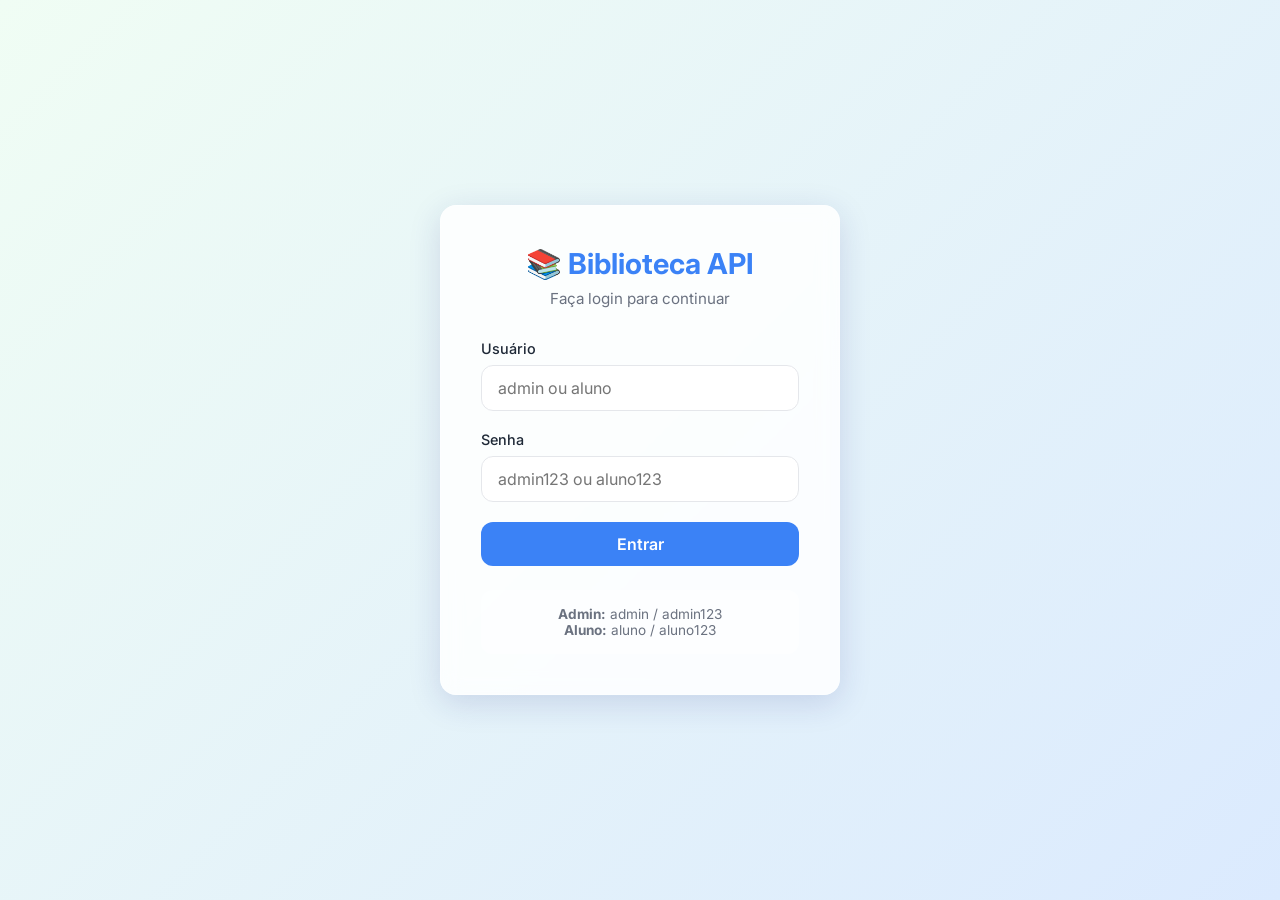
==== frontend/index.html @ 74a8984c "feat: frontend-readme" ====
<!DOCTYPE html>
<html lang="pt-BR">
<head>
    <meta charset="UTF-8">
    <meta name="viewport" content="width=device-width, initial-scale=1.0">
    <title>Login - Biblioteca</title>
    <link rel="stylesheet" href="css/style.css">
    <!-- Google Fonts -->
    <link href="https://fonts.googleapis.com/css2?family=Inter:wght@400;500;600;700&display=swap" rel="stylesheet">
</head>
<body class="login-body">
    <div class="login-container glass-effect">
        <div class="login-header">
            <h1>📚 Biblioteca API</h1>
            <p>Faça login para continuar</p>
        </div>
        <form id="loginForm">
            <div class="form-group">
                <label for="username">Usuário</label>
                <input type="text" id="username" placeholder="admin ou aluno" required autocomplete="off">
            </div>
            <div class="form-group">
                <label for="password">Senha</label>
                <input type="password" id="password" placeholder="admin123 ou aluno123" required autocomplete="off">
            </div>
            <button type="submit" class="btn btn-primary btn-block">Entrar</button>
            <div id="loginError" class="error-msg" style="display: none;"></div>
        </form>
        <div class="login-hints">
            <p><strong>Admin:</strong> admin / admin123</p>
            <p><strong>Aluno:</strong> aluno / aluno123</p>
        </div>
    </div>
    
    <script src="js/auth.js"></script>
    <script>
        document.getElementById('loginForm').addEventListener('submit', function(e) {
            e.preventDefault();
            const user = document.getElementById('username').value.trim();
            const pass = document.getElementById('password').value.trim();
            
            const errorDiv = document.getElementById('loginError');
            errorDiv.style.display = 'none';

            if (auth.login(user, pass)) {
                if (auth.getProfile() === 'admin') {
                    window.location.href = 'admin.html';
                } else {
                    window.location.href = 'usuario.html';
                }
            } else {
                errorDiv.textContent = 'Usuário ou senha incorretos.';
                errorDiv.style.display = 'block';
                // Adiciona animação de erro
                const container = document.querySelector('.login-container');
                container.classList.add('shake');
                setTimeout(() => container.classList.remove('shake'), 500);
            }
        });
    </script>
</body>
</html>
---- frontend/css/style.css ----
/* Configuração Global e Variáveis CSS */
:root {
    --primary-color: #3b82f6;
    --primary-hover: #2563eb;
    --bg-gradient: linear-gradient(135deg, #f0fdf4 0%, #dbeafe 100%);
    --surface-color: rgba(255, 255, 255, 0.85);
    --text-main: #1f2937;
    --text-muted: #6b7280;
    --danger: #ef4444;
    --success: #10b981;
    --warning: #f59e0b;
    --border-color: #e5e7eb;
    --radius-md: 12px;
    --radius-lg: 16px;
    --shadow-md: 0 4px 6px -1px rgba(0, 0, 0, 0.1), 0 2px 4px -1px rgba(0, 0, 0, 0.06);
    --shadow-glass: 0 8px 32px 0 rgba(31, 38, 135, 0.15);
}

* {
    margin: 0;
    padding: 0;
    box-sizing: border-box;
    font-family: 'Inter', sans-serif;
}

body {
    background: var(--bg-gradient);
    color: var(--text-main);
    min-height: 100vh;
    display: flex;
    flex-direction: column;
}

/* Glassmorphism Classes */
.glass-effect {
    background: var(--surface-color);
    backdrop-filter: blur(10px);
    -webkit-backdrop-filter: blur(10px);
    border: 1px solid rgba(255, 255, 255, 0.3);
    border-radius: var(--radius-lg);
    box-shadow: var(--shadow-glass);
}

/* ----------------- TELA DE LOGIN ----------------- */
.login-body {
    justify-content: center;
    align-items: center;
}

.login-container {
    width: 100%;
    max-width: 400px;
    padding: 2.5rem;
    transition: transform 0.3s ease;
}

.login-header {
    text-align: center;
    margin-bottom: 2rem;
}

.login-header h1 {
    font-size: 1.8rem;
    color: var(--primary-color);
    margin-bottom: 0.5rem;
}

.login-header p {
    color: var(--text-muted);
    font-size: 0.95rem;
}

.form-group {
    margin-bottom: 1.25rem;
}

.form-group label {
    display: block;
    margin-bottom: 0.5rem;
    font-size: 0.9rem;
    font-weight: 500;
}

.form-group input, .form-group select {
    width: 100%;
    padding: 0.75rem 1rem;
    border: 1px solid var(--border-color);
    border-radius: var(--radius-md);
    outline: none;
    font-size: 1rem;
    transition: all 0.3s;
    background: rgba(255, 255, 255, 0.9);
}

.form-group input:focus, .form-group select:focus {
    border-color: var(--primary-color);
    box-shadow: 0 0 0 3px rgba(59, 130, 246, 0.2);
}

.btn {
    display: inline-block;
    padding: 0.75rem 1.5rem;
    border: none;
    border-radius: var(--radius-md);
    font-size: 1rem;
    font-weight: 600;
    cursor: pointer;
    transition: all 0.2s ease;
    text-align: center;
}

.btn-primary {
    background-color: var(--primary-color);
    color: white;
}

.btn-primary:hover {
    background-color: var(--primary-hover);
    transform: translateY(-2px);
    box-shadow: var(--shadow-md);
}

.btn-danger {
    background-color: var(--danger);
    color: white;
}

.btn-danger:hover {
    background-color: #dc2626;
}

.btn-block {
    width: 100%;
}

.btn-small {
    padding: 0.4rem 0.8rem;
    font-size: 0.85rem;
    border-radius: 6px;
}

.login-hints {
    margin-top: 1.5rem;
    font-size: 0.85rem;
    color: var(--text-muted);
    text-align: center;
    background: rgba(255, 255, 255, 0.5);
    padding: 1rem;
    border-radius: var(--radius-md);
}

.error-msg {
    color: var(--danger);
    font-size: 0.9rem;
    margin-top: 1rem;
    text-align: center;
    font-weight: 500;
}

@keyframes shake {
    0%, 100% { transform: translateX(0); }
    25% { transform: translateX(-5px); }
    50% { transform: translateX(5px); }
    75% { transform: translateX(-5px); }
}
.shake {
    animation: shake 0.5s ease-in-out;
}

/* ----------------- LAYOUT GERAL (ADMIN/USUARIO) ----------------- */
.app-navbar {
    display: flex;
    justify-content: space-between;
    align-items: center;
    padding: 1rem 2rem;
    background: var(--surface-color);
    backdrop-filter: blur(10px);
    box-shadow: 0 2px 10px rgba(0,0,0,0.05);
    position: sticky;
    top: 0;
    z-index: 100;
}

.navbar-brand {
    font-size: 1.25rem;
    font-weight: 700;
    color: var(--primary-color);
}

.navbar-user {
    display: flex;
    align-items: center;
    gap: 1rem;
    font-size: 0.9rem;
}

.app-container {
    flex: 1;
    padding: 2rem;
    max-width: 1200px;
    margin: 0 auto;
    width: 100%;
}

/* Admin Tabs */
.tabs-nav {
    display: flex;
    gap: 1rem;
    margin-bottom: 2rem;
    border-bottom: 1px solid var(--border-color);
    padding-bottom: 0.5rem;
}

.tab-btn {
    background: transparent;
    border: none;
    padding: 0.5rem 1rem;
    font-size: 1rem;
    font-weight: 500;
    color: var(--text-muted);
    cursor: pointer;
    position: relative;
    transition: color 0.3s;
}

.tab-btn:hover {
    color: var(--primary-color);
}

.tab-btn.active {
    color: var(--primary-color);
}

.tab-btn.active::after {
    content: '';
    position: absolute;
    bottom: -9px;
    left: 0;
    width: 100%;
    height: 3px;
    background-color: var(--primary-color);
    border-radius: 3px 3px 0 0;
}

.tab-content {
    display: none;
    animation: fadeIn 0.4s ease;
}

.tab-content.active {
    display: block;
}

@keyframes fadeIn {
    from { opacity: 0; transform: translateY(10px); }
    to { opacity: 1; transform: translateY(0); }
}

/* Card e Tabela */
.admin-card {
    padding: 1.5rem;
    margin-bottom: 2rem;
}

.admin-card h2 {
    font-size: 1.25rem;
    margin-bottom: 1.5rem;
    color: var(--text-main);
    border-bottom: 1px solid var(--border-color);
    padding-bottom: 0.5rem;
}

.form-row {
    display: flex;
    gap: 1rem;
    flex-wrap: wrap;
    align-items: flex-end;
}

.form-row .form-group {
    flex: 1;
    min-width: 200px;
}

.table-responsive {
    overflow-x: auto;
}

table {
    width: 100%;
    border-collapse: collapse;
    margin-top: 1rem;
}

th, td {
    padding: 1rem;
    text-align: left;
    border-bottom: 1px solid var(--border-color);
}

th {
    font-weight: 600;
    color: var(--text-muted);
    background: rgba(0, 0, 0, 0.02);
}

tr:hover td {
    background: rgba(255, 255, 255, 0.4);
}

.badge {
    padding: 0.25rem 0.5rem;
    border-radius: 12px;
    font-size: 0.8rem;
    font-weight: 600;
}
.badge-success { background: #d1fae5; color: #065f46; }
.badge-warning { background: #fef3c7; color: #92400e; }
.badge-danger { background: #fee2e2; color: #991b1b; }
.badge-primary { background: #dbeafe; color: #1e40af; }

/* Feedback Messages */
.alert {
    padding: 1rem;
    border-radius: var(--radius-md);
    margin-bottom: 1rem;
    display: none;
    font-weight: 500;
}
.alert-error {
    background: #fee2e2;
    color: #991b1b;
    border-left: 4px solid var(--danger);
}
.alert-success {
    background: #d1fae5;
    color: #065f46;
    border-left: 4px solid var(--success);
}

/* ----------------- USUÁRIO: CARDS DE LIVROS ----------------- */
.books-grid {
    display: grid;
    grid-template-columns: repeat(auto-fill, minmax(250px, 1fr));
    gap: 1.5rem;
    margin-top: 1.5rem;
}

.book-card {
    padding: 1.5rem;
    display: flex;
    flex-direction: column;
    gap: 0.5rem;
    transition: transform 0.3s;
}

.book-card:hover {
    transform: translateY(-5px);
}

.book-icon {
    font-size: 3rem;
    text-align: center;
    margin-bottom: 1rem;
}

.book-title {
    font-weight: 700;
    font-size: 1.1rem;
    color: var(--text-main);
}

.book-author {
    color: var(--text-muted);
    font-size: 0.9rem;
}

.book-stock {
    margin-top: auto;
    font-size: 0.85rem;
    font-weight: 600;
}

.emprestimo-card {
    display: flex;
    justify-content: space-between;
    align-items: center;
    padding: 1rem;
    border: 1px solid var(--border-color);
    border-radius: var(--radius-md);
    background: rgba(255, 255, 255, 0.5);
    margin-bottom: 1rem;
}

.emprestimo-info h4 { margin-bottom: 0.25rem; }
.emprestimo-info p { font-size: 0.85rem; color: var(--text-muted); }

/* Loader */
.loader {
    border: 3px solid rgba(0,0,0,0.1);
    border-radius: 50%;
    border-top: 3px solid var(--primary-color);
    width: 24px;
    height: 24px;
    animation: spin 1s linear infinite;
    margin: 2rem auto;
    display: none;
}
@keyframes spin {
    0% { transform: rotate(0deg); }
    100% { transform: rotate(360deg); }
}
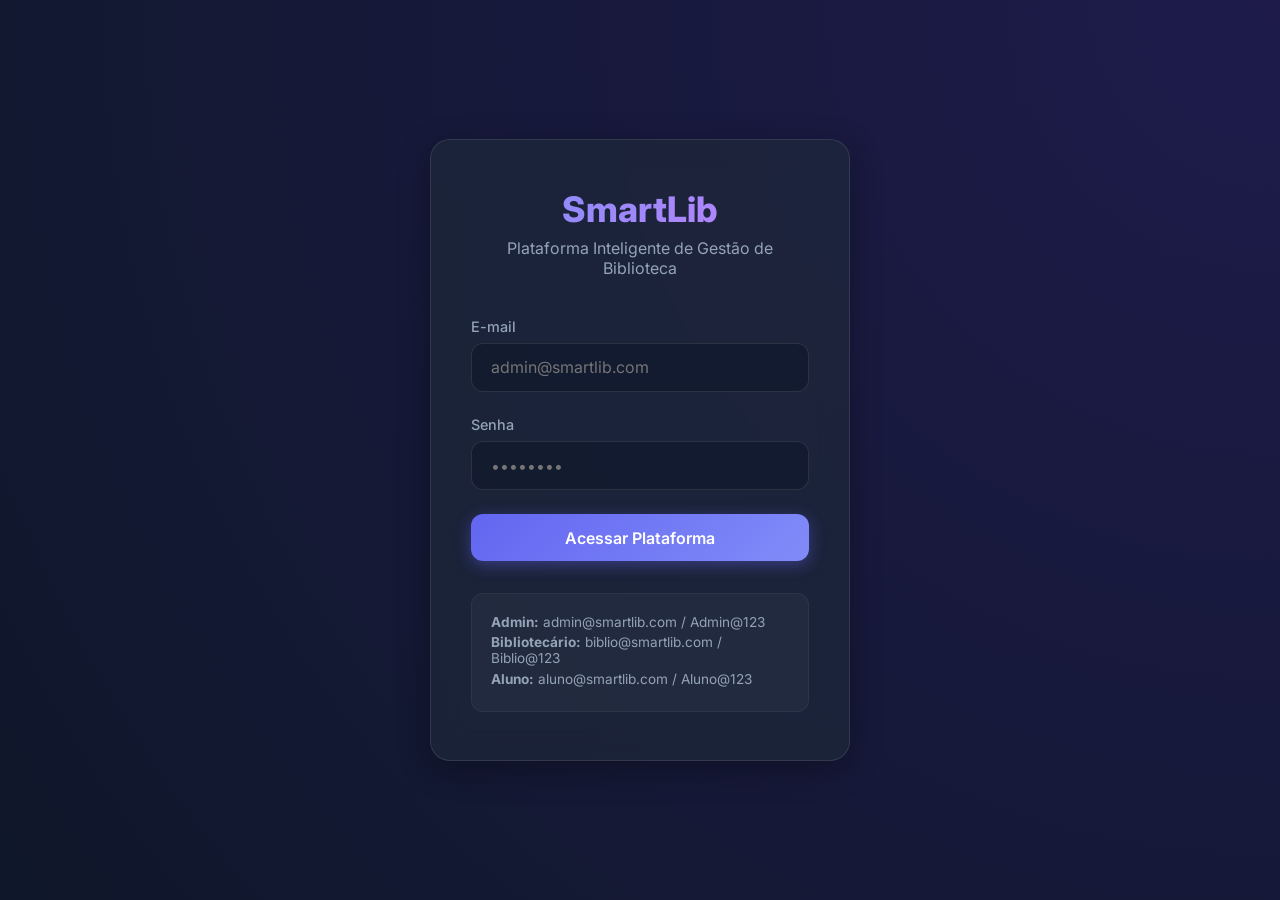
==== commit ac6ab5e7: "feat - Projeto Integrador" ====
--- a/frontend/index.html
+++ b/frontend/index.html
@@ -3,58 +3,69 @@
 <head>
     <meta charset="UTF-8">
     <meta name="viewport" content="width=device-width, initial-scale=1.0">
-    <title>Login - Biblioteca</title>
+    <title>SmartLib - Login</title>
     <link rel="stylesheet" href="css/style.css">
-    <!-- Google Fonts -->
-    <link href="https://fonts.googleapis.com/css2?family=Inter:wght@400;500;600;700&display=swap" rel="stylesheet">
+    <link href="https://fonts.googleapis.com/css2?family=Inter:wght@400;500;600;700&family=Outfit:wght@600;800&display=swap" rel="stylesheet">
 </head>
 <body class="login-body">
     <div class="login-container glass-effect">
         <div class="login-header">
-            <h1>📚 Biblioteca API</h1>
-            <p>Faça login para continuar</p>
+            <h1>SmartLib</h1>
+            <p>Plataforma Inteligente de Gestão de Biblioteca</p>
         </div>
         <form id="loginForm">
             <div class="form-group">
-                <label for="username">Usuário</label>
-                <input type="text" id="username" placeholder="admin ou aluno" required autocomplete="off">
+                <label for="email">E-mail</label>
+                <input type="email" id="email" placeholder="admin@smartlib.com" required autocomplete="email">
             </div>
             <div class="form-group">
                 <label for="password">Senha</label>
-                <input type="password" id="password" placeholder="admin123 ou aluno123" required autocomplete="off">
+                <input type="password" id="password" placeholder="••••••••" required autocomplete="current-password">
             </div>
-            <button type="submit" class="btn btn-primary btn-block">Entrar</button>
+            <button type="submit" class="btn btn-primary btn-block" id="btnLogin">
+                <span id="btnText">Acessar Plataforma</span>
+            </button>
             <div id="loginError" class="error-msg" style="display: none;"></div>
         </form>
         <div class="login-hints">
-            <p><strong>Admin:</strong> admin / admin123</p>
-            <p><strong>Aluno:</strong> aluno / aluno123</p>
+            <p><strong>Admin:</strong> admin@smartlib.com / Admin@123</p>
+            <p><strong>Bibliotecário:</strong> biblio@smartlib.com / Biblio@123</p>
+            <p><strong>Aluno:</strong> aluno@smartlib.com / Aluno@123</p>
         </div>
     </div>
     
+    <script src="js/api.js"></script>
     <script src="js/auth.js"></script>
     <script>
-        document.getElementById('loginForm').addEventListener('submit', function(e) {
+        document.getElementById('loginForm').addEventListener('submit', async function(e) {
             e.preventDefault();
-            const user = document.getElementById('username').value.trim();
+            const email = document.getElementById('email').value.trim();
             const pass = document.getElementById('password').value.trim();
+            const btn = document.getElementById('btnLogin');
+            const btnText = document.getElementById('btnText');
+            const errorDiv = document.getElementById('loginError');
             
-            const errorDiv = document.getElementById('loginError');
             errorDiv.style.display = 'none';
+            btn.disabled = true;
+            btnText.textContent = 'Autenticando...';
 
-            if (auth.login(user, pass)) {
-                if (auth.getProfile() === 'admin') {
+            const success = await auth.login(email, pass);
+            
+            if (success) {
+                const profile = auth.getProfile();
+                if (profile === 'Admin' || profile === 'Bibliotecario') {
                     window.location.href = 'admin.html';
                 } else {
                     window.location.href = 'usuario.html';
                 }
             } else {
-                errorDiv.textContent = 'Usuário ou senha incorretos.';
+                errorDiv.textContent = 'E-mail ou senha incorretos.';
                 errorDiv.style.display = 'block';
-                // Adiciona animação de erro
                 const container = document.querySelector('.login-container');
                 container.classList.add('shake');
-                setTimeout(() => container.classList.remove('shake'), 500);
+                setTimeout(() => container.classList.remove('shake'), 400);
+                btn.disabled = false;
+                btnText.textContent = 'Acessar Plataforma';
             }
         });
     </script>
--- a/frontend/css/style.css
+++ b/frontend/css/style.css
@@ -1,77 +1,103 @@
-/* Configuração Global e Variáveis CSS */
+/* CSS Premium com Dark Mode, Glassmorphism e Design Moderno */
 :root {
-    --primary-color: #3b82f6;
-    --primary-hover: #2563eb;
-    --bg-gradient: linear-gradient(135deg, #f0fdf4 0%, #dbeafe 100%);
-    --surface-color: rgba(255, 255, 255, 0.85);
-    --text-main: #1f2937;
-    --text-muted: #6b7280;
+    /* Cores Premium Dark/Neon */
+    --primary-color: #6366f1; /* Indigo 500 */
+    --primary-hover: #4f46e5; /* Indigo 600 */
+    --bg-main: #0f172a; /* Slate 900 */
+    --bg-secondary: #1e293b; /* Slate 800 */
+    --surface-color: rgba(30, 41, 59, 0.7); /* Glass Slate */
+    --text-main: #f8fafc; /* Slate 50 */
+    --text-muted: #94a3b8; /* Slate 400 */
+    
+    /* Semantic Colors */
     --danger: #ef4444;
     --success: #10b981;
     --warning: #f59e0b;
-    --border-color: #e5e7eb;
+    --info: #3b82f6;
+    
+    /* Borders & Shadows */
+    --border-color: rgba(255, 255, 255, 0.1);
+    --border-light: rgba(255, 255, 255, 0.05);
     --radius-md: 12px;
-    --radius-lg: 16px;
-    --shadow-md: 0 4px 6px -1px rgba(0, 0, 0, 0.1), 0 2px 4px -1px rgba(0, 0, 0, 0.06);
-    --shadow-glass: 0 8px 32px 0 rgba(31, 38, 135, 0.15);
+    --radius-lg: 20px;
+    --shadow-md: 0 4px 6px -1px rgba(0, 0, 0, 0.3), 0 2px 4px -1px rgba(0, 0, 0, 0.2);
+    --shadow-glass: 0 8px 32px 0 rgba(0, 0, 0, 0.3);
+    
+    /* Transitions */
+    --transition-fast: 0.2s ease;
+    --transition-base: 0.3s ease;
 }
 
 * {
     margin: 0;
     padding: 0;
     box-sizing: border-box;
-    font-family: 'Inter', sans-serif;
+    font-family: 'Inter', 'Outfit', sans-serif;
 }
 
 body {
-    background: var(--bg-gradient);
+    background: var(--bg-main);
     color: var(--text-main);
     min-height: 100vh;
     display: flex;
     flex-direction: column;
-}
-
-/* Glassmorphism Classes */
+    overflow-x: hidden;
+}
+
+/* Glassmorphism Utilities */
 .glass-effect {
     background: var(--surface-color);
-    backdrop-filter: blur(10px);
-    -webkit-backdrop-filter: blur(10px);
-    border: 1px solid rgba(255, 255, 255, 0.3);
+    backdrop-filter: blur(16px);
+    -webkit-backdrop-filter: blur(16px);
+    border: 1px solid var(--border-color);
     border-radius: var(--radius-lg);
     box-shadow: var(--shadow-glass);
 }
 
-/* ----------------- TELA DE LOGIN ----------------- */
+/* ----------------- LOGIN PAGE ----------------- */
 .login-body {
     justify-content: center;
     align-items: center;
+    background: radial-gradient(circle at top right, #1e1b4b, var(--bg-main));
 }
 
 .login-container {
     width: 100%;
-    max-width: 400px;
-    padding: 2.5rem;
-    transition: transform 0.3s ease;
+    max-width: 420px;
+    padding: 3rem 2.5rem;
+    position: relative;
+    z-index: 10;
+    transform: translateY(0);
+    animation: floatIn 0.8s ease-out;
+}
+
+@keyframes floatIn {
+    0% { opacity: 0; transform: translateY(30px); }
+    100% { opacity: 1; transform: translateY(0); }
 }
 
 .login-header {
     text-align: center;
-    margin-bottom: 2rem;
+    margin-bottom: 2.5rem;
 }
 
 .login-header h1 {
-    font-size: 1.8rem;
-    color: var(--primary-color);
+    font-size: 2.2rem;
+    font-weight: 800;
+    background: linear-gradient(135deg, #818cf8, #c084fc);
+    -webkit-background-clip: text;
+    -webkit-text-fill-color: transparent;
     margin-bottom: 0.5rem;
 }
 
 .login-header p {
     color: var(--text-muted);
-    font-size: 0.95rem;
+    font-size: 1rem;
 }
 
 .form-group {
-    margin-bottom: 1.25rem;
+    margin-bottom: 1.5rem;
+    position: relative;
 }
 
 .form-group label {
@@ -79,82 +105,83 @@
     margin-bottom: 0.5rem;
     font-size: 0.9rem;
     font-weight: 500;
+    color: var(--text-muted);
 }
 
 .form-group input, .form-group select {
     width: 100%;
-    padding: 0.75rem 1rem;
+    padding: 0.85rem 1.2rem;
+    background: rgba(15, 23, 42, 0.6);
     border: 1px solid var(--border-color);
     border-radius: var(--radius-md);
+    color: var(--text-main);
+    font-size: 1rem;
+    transition: var(--transition-base);
     outline: none;
-    font-size: 1rem;
-    transition: all 0.3s;
-    background: rgba(255, 255, 255, 0.9);
 }
 
 .form-group input:focus, .form-group select:focus {
     border-color: var(--primary-color);
-    box-shadow: 0 0 0 3px rgba(59, 130, 246, 0.2);
+    box-shadow: 0 0 0 4px rgba(99, 102, 241, 0.15);
+    background: rgba(15, 23, 42, 0.9);
 }
 
 .btn {
-    display: inline-block;
-    padding: 0.75rem 1.5rem;
+    display: inline-flex;
+    align-items: center;
+    justify-content: center;
+    padding: 0.85rem 1.5rem;
     border: none;
     border-radius: var(--radius-md);
     font-size: 1rem;
     font-weight: 600;
     cursor: pointer;
-    transition: all 0.2s ease;
+    transition: var(--transition-base);
+    text-decoration: none;
+    gap: 0.5rem;
+}
+
+.btn-primary {
+    background: linear-gradient(135deg, var(--primary-color), #818cf8);
+    color: white;
+    box-shadow: 0 4px 15px rgba(99, 102, 241, 0.4);
+}
+
+.btn-primary:hover {
+    transform: translateY(-2px);
+    box-shadow: 0 6px 20px rgba(99, 102, 241, 0.6);
+    background: linear-gradient(135deg, var(--primary-hover), #6366f1);
+}
+
+.btn-danger { background: var(--danger); color: white; }
+.btn-danger:hover { background: #dc2626; }
+
+.btn-warning { background: var(--warning); color: #fff; }
+.btn-warning:hover { background: #d97706; }
+
+.btn-block { width: 100%; }
+.btn-small { padding: 0.5rem 1rem; font-size: 0.85rem; border-radius: 8px; }
+
+.login-hints {
+    margin-top: 2rem;
+    padding: 1.2rem;
+    background: rgba(255,255,255,0.03);
+    border-radius: var(--radius-md);
+    border: 1px solid var(--border-light);
+    font-size: 0.85rem;
+    color: var(--text-muted);
+}
+.login-hints p { margin-bottom: 0.3rem; }
+
+.error-msg {
+    color: #fca5a5;
+    background: rgba(239, 68, 68, 0.1);
+    padding: 0.8rem;
+    border-radius: var(--radius-md);
+    border: 1px solid rgba(239, 68, 68, 0.2);
+    font-size: 0.9rem;
+    margin-top: 1.5rem;
     text-align: center;
-}
-
-.btn-primary {
-    background-color: var(--primary-color);
-    color: white;
-}
-
-.btn-primary:hover {
-    background-color: var(--primary-hover);
-    transform: translateY(-2px);
-    box-shadow: var(--shadow-md);
-}
-
-.btn-danger {
-    background-color: var(--danger);
-    color: white;
-}
-
-.btn-danger:hover {
-    background-color: #dc2626;
-}
-
-.btn-block {
-    width: 100%;
-}
-
-.btn-small {
-    padding: 0.4rem 0.8rem;
-    font-size: 0.85rem;
-    border-radius: 6px;
-}
-
-.login-hints {
-    margin-top: 1.5rem;
-    font-size: 0.85rem;
-    color: var(--text-muted);
-    text-align: center;
-    background: rgba(255, 255, 255, 0.5);
-    padding: 1rem;
-    border-radius: var(--radius-md);
-}
-
-.error-msg {
-    color: var(--danger);
-    font-size: 0.9rem;
-    margin-top: 1rem;
-    text-align: center;
-    font-weight: 500;
 }
 
 @keyframes shake {
@@ -163,250 +190,374 @@
     50% { transform: translateX(5px); }
     75% { transform: translateX(-5px); }
 }
-.shake {
-    animation: shake 0.5s ease-in-out;
-}
-
-/* ----------------- LAYOUT GERAL (ADMIN/USUARIO) ----------------- */
-.app-navbar {
-    display: flex;
-    justify-content: space-between;
+.shake { animation: shake 0.4s ease-in-out; }
+
+/* ----------------- LAYOUT ADMIN/USER (SIDEBAR + MAIN) ----------------- */
+.app-layout {
+    display: flex;
+    min-height: 100vh;
+}
+
+.sidebar {
+    width: 260px;
+    background: var(--bg-secondary);
+    border-right: 1px solid var(--border-color);
+    display: flex;
+    flex-direction: column;
+    position: fixed;
+    height: 100vh;
+    z-index: 100;
+}
+
+.sidebar-header {
+    padding: 2rem 1.5rem;
+    border-bottom: 1px solid var(--border-light);
+}
+
+.sidebar-header h2 {
+    font-size: 1.4rem;
+    font-weight: 800;
+    color: #fff;
+    letter-spacing: -0.5px;
+}
+.sidebar-header span {
+    display: block;
+    font-size: 0.8rem;
+    color: var(--primary-color);
+    margin-top: 0.2rem;
+    text-transform: uppercase;
+    letter-spacing: 1px;
+}
+
+.sidebar-menu {
+    padding: 1.5rem 1rem;
+    flex: 1;
+    display: flex;
+    flex-direction: column;
+    gap: 0.5rem;
+}
+
+.menu-item {
+    padding: 0.8rem 1rem;
+    border-radius: var(--radius-md);
+    color: var(--text-muted);
+    font-weight: 500;
+    cursor: pointer;
+    transition: var(--transition-fast);
+    display: flex;
     align-items: center;
-    padding: 1rem 2rem;
-    background: var(--surface-color);
-    backdrop-filter: blur(10px);
-    box-shadow: 0 2px 10px rgba(0,0,0,0.05);
-    position: sticky;
-    top: 0;
-    z-index: 100;
-}
-
-.navbar-brand {
-    font-size: 1.25rem;
-    font-weight: 700;
-    color: var(--primary-color);
-}
-
-.navbar-user {
-    display: flex;
-    align-items: center;
+    gap: 0.8rem;
+}
+
+.menu-item:hover {
+    background: rgba(255,255,255,0.05);
+    color: var(--text-main);
+}
+
+.menu-item.active {
+    background: var(--primary-color);
+    color: white;
+    box-shadow: 0 4px 12px rgba(99, 102, 241, 0.3);
+}
+
+.sidebar-footer {
+    padding: 1.5rem;
+    border-top: 1px solid var(--border-light);
+    display: flex;
+    flex-direction: column;
     gap: 1rem;
+}
+
+.user-info {
     font-size: 0.9rem;
 }
-
-.app-container {
+.user-info strong { display: block; color: #fff; margin-bottom: 0.2rem;}
+
+.main-content {
     flex: 1;
-    padding: 2rem;
-    max-width: 1200px;
-    margin: 0 auto;
-    width: 100%;
-}
-
-/* Admin Tabs */
-.tabs-nav {
-    display: flex;
-    gap: 1rem;
-    margin-bottom: 2rem;
-    border-bottom: 1px solid var(--border-color);
-    padding-bottom: 0.5rem;
-}
-
-.tab-btn {
-    background: transparent;
-    border: none;
-    padding: 0.5rem 1rem;
-    font-size: 1rem;
-    font-weight: 500;
-    color: var(--text-muted);
-    cursor: pointer;
+    margin-left: 260px; /* Same as sidebar width */
+    padding: 2.5rem;
+    max-width: calc(100vw - 260px);
+}
+
+/* ----------------- DASHBOARD METRICS & CHARTS ----------------- */
+.metrics-grid {
+    display: grid;
+    grid-template-columns: repeat(auto-fit, minmax(220px, 1fr));
+    gap: 1.5rem;
+    margin-bottom: 2.5rem;
+}
+
+.metric-card {
+    padding: 1.5rem;
+    display: flex;
+    flex-direction: column;
     position: relative;
-    transition: color 0.3s;
-}
-
-.tab-btn:hover {
-    color: var(--primary-color);
-}
-
-.tab-btn.active {
-    color: var(--primary-color);
-}
-
-.tab-btn.active::after {
+    overflow: hidden;
+}
+
+.metric-card::before {
     content: '';
     position: absolute;
-    bottom: -9px;
-    left: 0;
-    width: 100%;
-    height: 3px;
-    background-color: var(--primary-color);
-    border-radius: 3px 3px 0 0;
-}
-
-.tab-content {
-    display: none;
-    animation: fadeIn 0.4s ease;
-}
-
-.tab-content.active {
-    display: block;
-}
-
-@keyframes fadeIn {
-    from { opacity: 0; transform: translateY(10px); }
-    to { opacity: 1; transform: translateY(0); }
-}
-
-/* Card e Tabela */
+    top: 0; left: 0; width: 4px; height: 100%;
+    background: var(--primary-color);
+    border-radius: 4px 0 0 4px;
+}
+
+.metric-title {
+    font-size: 0.9rem;
+    color: var(--text-muted);
+    font-weight: 600;
+    text-transform: uppercase;
+    letter-spacing: 0.5px;
+}
+
+.metric-value {
+    font-size: 2.5rem;
+    font-weight: 800;
+    margin-top: 0.5rem;
+    color: #fff;
+}
+
+.charts-grid {
+    display: grid;
+    grid-template-columns: repeat(auto-fit, minmax(400px, 1fr));
+    gap: 1.5rem;
+    margin-bottom: 2.5rem;
+}
+
+.chart-container {
+    padding: 1.5rem;
+    height: 350px;
+}
+
+/* ----------------- CARDS & TABLES ----------------- */
 .admin-card {
-    padding: 1.5rem;
+    padding: 2rem;
     margin-bottom: 2rem;
 }
 
 .admin-card h2 {
-    font-size: 1.25rem;
+    font-size: 1.4rem;
     margin-bottom: 1.5rem;
-    color: var(--text-main);
-    border-bottom: 1px solid var(--border-color);
-    padding-bottom: 0.5rem;
+    color: #fff;
+    font-weight: 600;
+    display: flex;
+    align-items: center;
+    gap: 0.5rem;
 }
 
 .form-row {
-    display: flex;
+    display: grid;
+    grid-template-columns: repeat(auto-fit, minmax(200px, 1fr));
     gap: 1rem;
-    flex-wrap: wrap;
-    align-items: flex-end;
-}
-
-.form-row .form-group {
-    flex: 1;
-    min-width: 200px;
+    align-items: end;
 }
 
 .table-responsive {
     overflow-x: auto;
+    border-radius: var(--radius-md);
+    border: 1px solid var(--border-color);
 }
 
 table {
     width: 100%;
     border-collapse: collapse;
-    margin-top: 1rem;
+    background: rgba(15, 23, 42, 0.4);
 }
 
 th, td {
-    padding: 1rem;
+    padding: 1.2rem 1rem;
     text-align: left;
-    border-bottom: 1px solid var(--border-color);
+    border-bottom: 1px solid var(--border-light);
 }
 
 th {
     font-weight: 600;
     color: var(--text-muted);
-    background: rgba(0, 0, 0, 0.02);
+    text-transform: uppercase;
+    font-size: 0.8rem;
+    letter-spacing: 0.5px;
+    background: rgba(0,0,0,0.2);
 }
 
 tr:hover td {
-    background: rgba(255, 255, 255, 0.4);
-}
-
+    background: rgba(255, 255, 255, 0.02);
+}
+
+/* Badges */
 .badge {
-    padding: 0.25rem 0.5rem;
-    border-radius: 12px;
-    font-size: 0.8rem;
-    font-weight: 600;
-}
-.badge-success { background: #d1fae5; color: #065f46; }
-.badge-warning { background: #fef3c7; color: #92400e; }
-.badge-danger { background: #fee2e2; color: #991b1b; }
-.badge-primary { background: #dbeafe; color: #1e40af; }
-
-/* Feedback Messages */
+    padding: 0.35rem 0.75rem;
+    border-radius: 20px;
+    font-size: 0.75rem;
+    font-weight: 700;
+    text-transform: uppercase;
+    letter-spacing: 0.5px;
+    display: inline-block;
+}
+.badge-success { background: rgba(16, 185, 129, 0.15); color: #34d399; border: 1px solid rgba(16, 185, 129, 0.3); }
+.badge-warning { background: rgba(245, 158, 11, 0.15); color: #fbbf24; border: 1px solid rgba(245, 158, 11, 0.3); }
+.badge-danger { background: rgba(239, 68, 68, 0.15); color: #f87171; border: 1px solid rgba(239, 68, 68, 0.3); }
+.badge-primary { background: rgba(99, 102, 241, 0.15); color: #818cf8; border: 1px solid rgba(99, 102, 241, 0.3); }
+
+/* Global Alert */
 .alert {
-    padding: 1rem;
-    border-radius: var(--radius-md);
-    margin-bottom: 1rem;
+    padding: 1rem 1.5rem;
+    border-radius: var(--radius-md);
+    margin-bottom: 1.5rem;
     display: none;
     font-weight: 500;
-}
-.alert-error {
-    background: #fee2e2;
-    color: #991b1b;
-    border-left: 4px solid var(--danger);
-}
-.alert-success {
-    background: #d1fae5;
-    color: #065f46;
-    border-left: 4px solid var(--success);
-}
-
-/* ----------------- USUÁRIO: CARDS DE LIVROS ----------------- */
+    animation: fadeIn 0.3s ease;
+}
+.alert-error { background: rgba(239, 68, 68, 0.1); color: #fca5a5; border: 1px solid rgba(239, 68, 68, 0.3); }
+.alert-success { background: rgba(16, 185, 129, 0.1); color: #6ee7b7; border: 1px solid rgba(16, 185, 129, 0.3); }
+
+/* ----------------- USER CATALOG ----------------- */
 .books-grid {
     display: grid;
-    grid-template-columns: repeat(auto-fill, minmax(250px, 1fr));
+    grid-template-columns: repeat(auto-fill, minmax(280px, 1fr));
     gap: 1.5rem;
-    margin-top: 1.5rem;
+    margin-top: 2rem;
 }
 
 .book-card {
     padding: 1.5rem;
     display: flex;
     flex-direction: column;
-    gap: 0.5rem;
-    transition: transform 0.3s;
+    gap: 0.8rem;
+    transition: var(--transition-base);
+    position: relative;
+    overflow: hidden;
 }
 
 .book-card:hover {
     transform: translateY(-5px);
+    box-shadow: 0 10px 40px rgba(0,0,0,0.4);
+    border-color: rgba(99, 102, 241, 0.5);
+}
+
+.book-header {
+    display: flex;
+    justify-content: space-between;
+    align-items: flex-start;
 }
 
 .book-icon {
-    font-size: 3rem;
-    text-align: center;
-    margin-bottom: 1rem;
+    font-size: 2.5rem;
+    background: linear-gradient(135deg, rgba(255,255,255,0.1), rgba(255,255,255,0));
+    width: 60px; height: 60px;
+    display: flex; align-items: center; justify-content: center;
+    border-radius: 12px;
+    border: 1px solid var(--border-light);
 }
 
 .book-title {
     font-weight: 700;
-    font-size: 1.1rem;
-    color: var(--text-main);
+    font-size: 1.15rem;
+    color: #fff;
+    line-height: 1.3;
 }
 
 .book-author {
-    color: var(--text-muted);
+    color: var(--primary-color);
     font-size: 0.9rem;
+    font-weight: 500;
+}
+
+.book-desc {
+    font-size: 0.85rem;
+    color: var(--text-muted);
+    display: -webkit-box;
+    -webkit-line-clamp: 3;
+    -webkit-box-orient: vertical;
+    overflow: hidden;
+    margin: 0.5rem 0;
+}
+
+.book-meta {
+    font-size: 0.8rem;
+    display: flex;
+    flex-wrap: wrap;
+    gap: 0.5rem;
+}
+.book-meta span {
+    background: rgba(255,255,255,0.05);
+    padding: 0.2rem 0.6rem;
+    border-radius: 4px;
+}
+
+.book-footer {
+    margin-top: auto;
+    display: flex;
+    justify-content: space-between;
+    align-items: center;
+    padding-top: 1rem;
+    border-top: 1px solid var(--border-light);
 }
 
 .book-stock {
-    margin-top: auto;
     font-size: 0.85rem;
     font-weight: 600;
 }
 
-.emprestimo-card {
-    display: flex;
-    justify-content: space-between;
-    align-items: center;
-    padding: 1rem;
+/* Loader */
+.loader-container {
+    display: flex;
+    justify-content: center;
+    padding: 3rem;
+}
+.loader {
+    width: 40px;
+    height: 40px;
+    border: 3px solid rgba(99, 102, 241, 0.2);
+    border-radius: 50%;
+    border-top-color: var(--primary-color);
+    animation: spin 1s linear infinite;
+}
+@keyframes spin { 100% { transform: rotate(360deg); } }
+
+/* Sections */
+.content-section {
+    display: none;
+    animation: fadeIn 0.4s ease;
+}
+.content-section.active {
+    display: block;
+}
+
+/* Modals */
+dialog {
+    background: var(--bg-secondary);
+    color: var(--text-main);
     border: 1px solid var(--border-color);
-    border-radius: var(--radius-md);
-    background: rgba(255, 255, 255, 0.5);
-    margin-bottom: 1rem;
-}
-
-.emprestimo-info h4 { margin-bottom: 0.25rem; }
-.emprestimo-info p { font-size: 0.85rem; color: var(--text-muted); }
-
-/* Loader */
-.loader {
-    border: 3px solid rgba(0,0,0,0.1);
-    border-radius: 50%;
-    border-top: 3px solid var(--primary-color);
-    width: 24px;
-    height: 24px;
-    animation: spin 1s linear infinite;
-    margin: 2rem auto;
-    display: none;
-}
-@keyframes spin {
-    0% { transform: rotate(0deg); }
-    100% { transform: rotate(360deg); }
-}
+    border-radius: var(--radius-lg);
+    box-shadow: 0 25px 50px -12px rgba(0, 0, 0, 0.5);
+    padding: 2.5rem;
+    max-width: 550px;
+    width: 90%;
+    margin: auto;
+}
+dialog::backdrop {
+    background: rgba(0,0,0,0.7);
+    backdrop-filter: blur(4px);
+}
+
+/* Responsive */
+@media (max-width: 768px) {
+    .app-layout { flex-direction: column; }
+    .sidebar {
+        width: 100%;
+        height: auto;
+        position: relative;
+        border-right: none;
+        border-bottom: 1px solid var(--border-light);
+    }
+    .sidebar-menu {
+        flex-direction: row;
+        overflow-x: auto;
+        padding: 1rem;
+    }
+    .menu-item { white-space: nowrap; }
+    .main-content { margin-left: 0; padding: 1.5rem; max-width: 100%; }
+    .form-row { grid-template-columns: 1fr; }
+}
